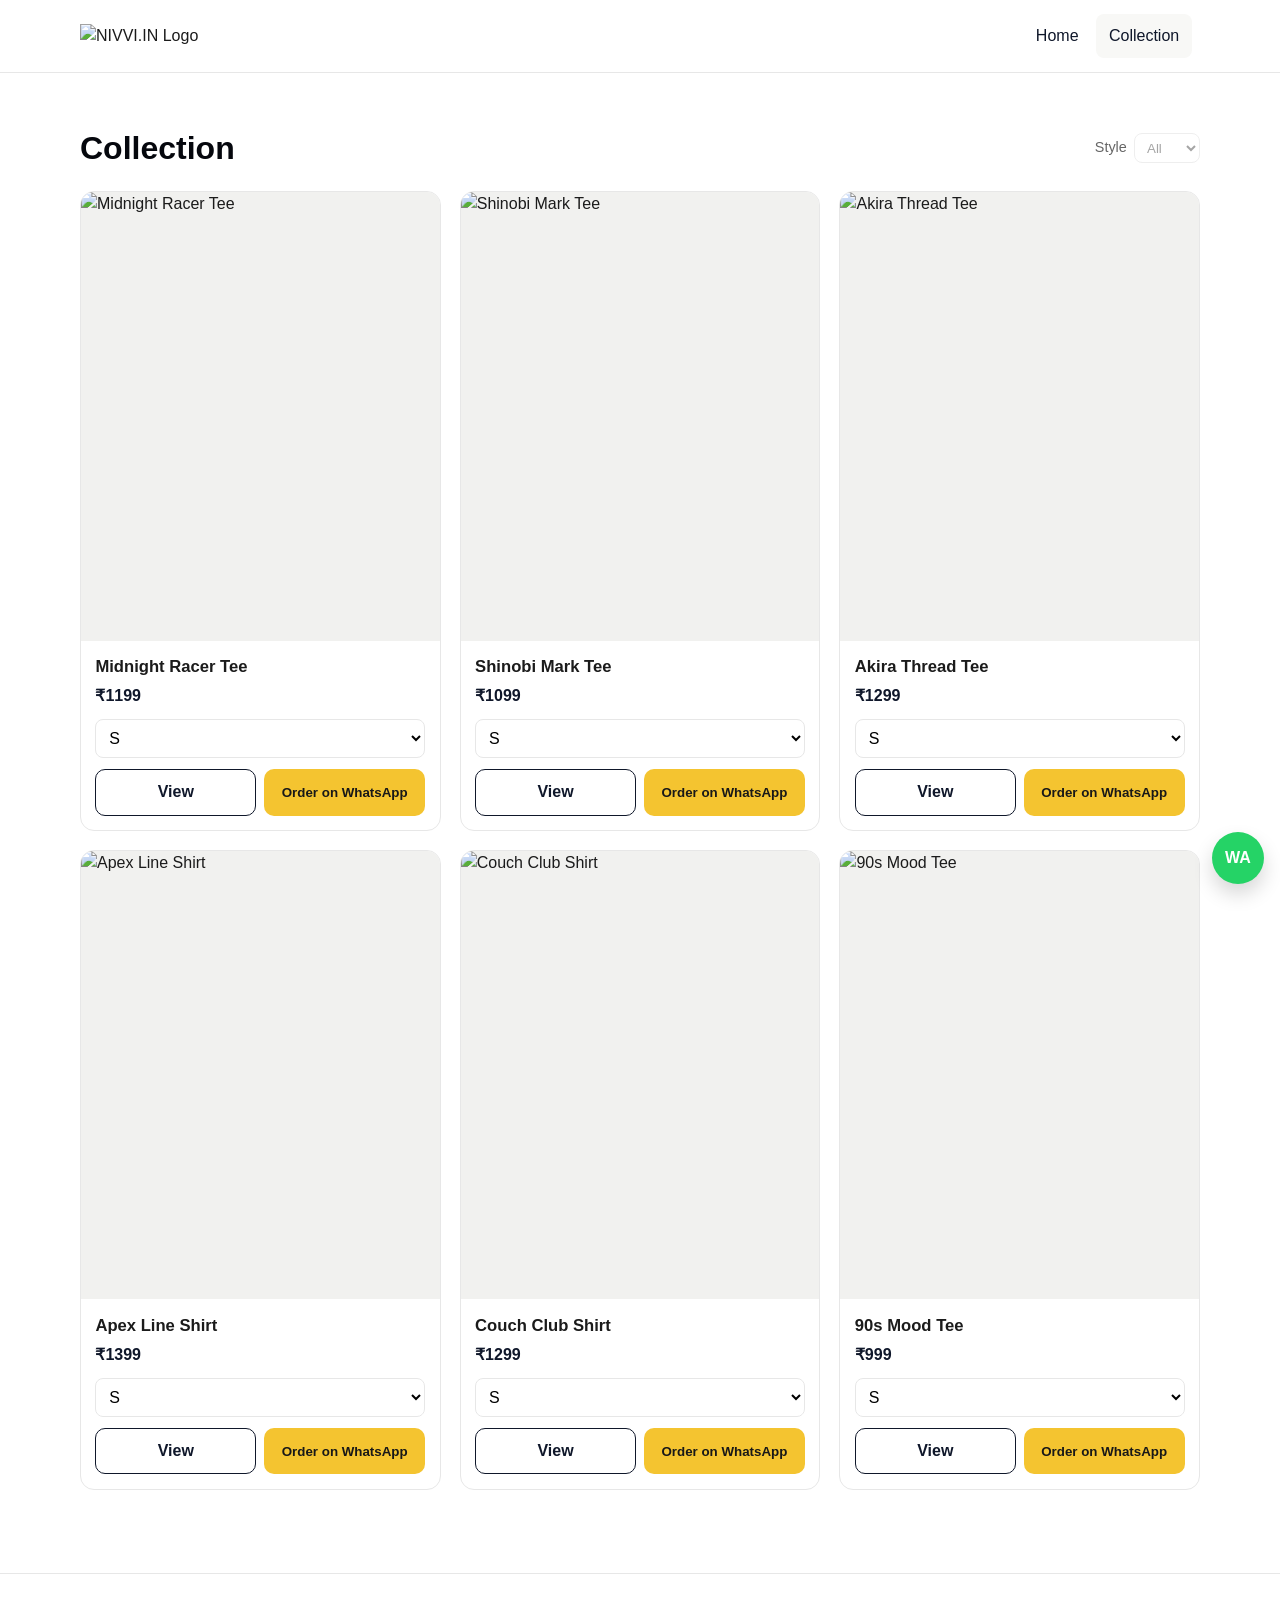
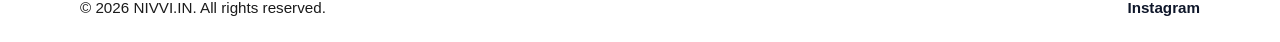
==== collection.html @ f87c1ec9 "Add files via upload" ====
<!DOCTYPE html>
<html lang="en">
<head>
  <meta charset="UTF-8" />
  <meta name="viewport" content="width=device-width, initial-scale=1.0" />
  <meta name="description" content="Explore the full NIVVI.IN collection." />
  <title>NIVVI.IN | Collection</title>
  <link rel="stylesheet" href="styles.css" />
</head>
<body data-page="collection">
  <header class="site-header">
    <nav class="navbar container" aria-label="Main Navigation">
      <a href="index.html" class="brand" aria-label="NIVVI.IN Home">
        <img src="nivvi logo.jpg" alt="NIVVI.IN Logo" class="brand-logo" />
      </a>

      <button class="nav-toggle" aria-label="Toggle menu" aria-expanded="false">
        <span></span><span></span><span></span>
      </button>

      <ul class="nav-links">
        <li><a href="index.html">Home</a></li>
        <li><a href="collection.html" class="active">Collection</a></li>
      </ul>
    </nav>
  </header>

  <main class="section">
    <div class="container">
      <div class="section-head collection-head">
        <h1>Collection</h1>
        <!-- Optional non-functional filter UI -->
        <div class="fake-filter" aria-label="Filters">
          <label for="filter-style">Style</label>
          <select id="filter-style" disabled>
            <option>All</option>
            <option>Tee</option>
            <option>Shirt</option>
          </select>
        </div>
      </div>

      <div id="product-grid-collection" class="product-grid" aria-live="polite"></div>
    </div>
  </main>

  <a
    href="https://wa.me/917016248695"
    class="floating-whatsapp"
    target="_blank"
    rel="noopener noreferrer"
    aria-label="Chat on WhatsApp"
    title="Chat on WhatsApp"
  >
    WA
  </a>

  <footer class="site-footer">
    <div class="container footer-content">
      <p>© <span id="year"></span> NIVVI.IN. All rights reserved.</p>
      <a href="https://instagram.com/" target="_blank" rel="noopener noreferrer" aria-label="Instagram">
        Instagram
      </a>
    </div>
  </footer>

  <script src="script.js"></script>
</body>
</html>
---- styles.css ----
/* =========================
   NIVVI.IN - Global Styles
   ========================= */
:root {
  --color-primary: #0f172a; /* deep navy */
  --color-dark: #05070d;
  --color-accent: #f4c430; /* yellow accent */
  --color-bg: #f8f8f6;
  --color-white: #ffffff;
  --color-text: #1b1b1b;
  --color-muted: #666;
  --border: #e7e7e7;
  --radius: 14px;
  --shadow: 0 8px 25px rgba(0, 0, 0, 0.06);
  --transition: all 0.25s ease;
}

*,
*::before,
*::after {
  box-sizing: border-box;
}

html,
body {
  margin: 0;
  padding: 0;
}

body {
  font-family: "Inter", "Segoe UI", Roboto, Arial, sans-serif;
  color: var(--color-text);
  background: var(--color-white);
  line-height: 1.5;
}

img {
  max-width: 100%;
  display: block;
}

a {
  text-decoration: none;
  color: inherit;
}

.container {
  width: min(1120px, 92%);
  margin-inline: auto;
}

.section {
  padding: 2.5rem 0;
}

/* =========================
   Navbar
   ========================= */
.site-header {
  position: sticky;
  top: 0;
  z-index: 1000;
  background: rgba(255, 255, 255, 0.95);
  border-bottom: 1px solid var(--border);
  backdrop-filter: blur(6px);
}

.navbar {
  display: flex;
  align-items: center;
  justify-content: space-between;
  min-height: 72px;
}

.brand-logo {
  width: 120px;
  height: auto;
  object-fit: contain;
}

.nav-toggle {
  display: inline-flex;
  flex-direction: column;
  gap: 4px;
  border: 0;
  background: transparent;
  cursor: pointer;
}

.nav-toggle span {
  width: 22px;
  height: 2px;
  background: var(--color-primary);
  border-radius: 2px;
}

.nav-links {
  position: absolute;
  top: 72px;
  right: 4%;
  background: var(--color-white);
  border: 1px solid var(--border);
  border-radius: 10px;
  list-style: none;
  margin: 0;
  padding: 0.5rem;
  min-width: 140px;
  display: none;
  box-shadow: var(--shadow);
}

.nav-links.open {
  display: block;
}

.nav-links li a {
  display: block;
  padding: 0.6rem 0.8rem;
  color: var(--color-primary);
  font-weight: 500;
  border-radius: 8px;
}

.nav-links li a:hover,
.nav-links li a.active {
  background: var(--color-bg);
}

/* =========================
   Hero
   ========================= */
.hero {
  background: linear-gradient(180deg, #ffffff, #fbfbf9);
}

.hero-content {
  display: grid;
  gap: 1.2rem;
  align-items: center;
}

.hero-text h1 {
  margin: 0;
  font-size: 1.9rem;
  line-height: 1.2;
  color: var(--color-dark);
}

.hero-text p {
  margin: 0.8rem 0 1.2rem;
  color: var(--color-muted);
}

.btn {
  display: inline-block;
  border: 0;
  border-radius: 999px;
  padding: 0.75rem 1.2rem;
  font-weight: 600;
  transition: var(--transition);
  cursor: pointer;
}

.btn-primary {
  background: var(--color-primary);
  color: var(--color-white);
}

.btn-primary:hover {
  transform: translateY(-1px);
  background: #1c2745;
}

.hero-logo-wrap {
  justify-self: start;
}

.hero-logo-subtle {
  width: 90px;
  opacity: 0.16;
  filter: grayscale(20%);
}

/* =========================
   Sections / Headings
   ========================= */
.section-head {
  display: flex;
  align-items: center;
  justify-content: space-between;
  gap: 1rem;
  margin-bottom: 1.2rem;
}

.section-head h1,
.section-head h2 {
  margin: 0;
  color: var(--color-dark);
}

.collection-head {
  flex-wrap: wrap;
}

.fake-filter {
  display: inline-flex;
  align-items: center;
  gap: 0.45rem;
  font-size: 0.9rem;
  color: var(--color-muted);
}

.fake-filter select {
  border: 1px solid var(--border);
  border-radius: 8px;
  padding: 0.35rem 0.5rem;
  background: var(--color-white);
}

/* =========================
   Product Grid + Cards
   ========================= */
.product-grid {
  display: grid;
  grid-template-columns: 1fr;
  gap: 1rem;
}

.product-card {
  background: var(--color-white);
  border: 1px solid var(--border);
  border-radius: var(--radius);
  overflow: hidden;
  transition: var(--transition);
}

.product-card:hover {
  transform: translateY(-4px);
  box-shadow: var(--shadow);
}

.product-image-wrap {
  aspect-ratio: 4 / 5;
  background: #f1f1ef;
  overflow: hidden;
}

.product-image {
  width: 100%;
  height: 100%;
  object-fit: cover;
}

.product-body {
  padding: 0.9rem;
}

.product-name {
  margin: 0 0 0.25rem;
  font-size: 1.04rem;
}

.product-price {
  margin: 0 0 0.7rem;
  color: var(--color-primary);
  font-weight: 700;
}

.select-row {
  display: flex;
  align-items: center;
  gap: 0.5rem;
  margin-bottom: 0.7rem;
}

.size-select {
  width: 100%;
  border: 1px solid var(--border);
  border-radius: 8px;
  padding: 0.55rem;
  font: inherit;
  background: var(--color-white);
}

.card-actions {
  display: grid;
  grid-template-columns: 1fr;
  gap: 0.5rem;
}

.btn-outline {
  border: 1px solid var(--color-primary);
  background: transparent;
  color: var(--color-primary);
  text-align: center;
  padding: 0.65rem 0.9rem;
  border-radius: 10px;
  font-weight: 600;
}

.btn-outline:hover {
  background: #eef2ff;
}

.btn-whatsapp {
  background: var(--color-accent);
  color: #181818;
  text-align: center;
  font-weight: 700;
  padding: 0.7rem 0.9rem;
  border-radius: 10px;
  border: none;
}

.btn-whatsapp:hover {
  filter: brightness(0.96);
}

/* =========================
   Product Detail Page
   ========================= */
.product-detail {
  display: grid;
  grid-template-columns: 1fr;
  gap: 1rem;
  background: var(--color-white);
  border: 1px solid var(--border);
  border-radius: var(--radius);
  padding: 1rem;
}

.product-detail-image-wrap {
  background: #f3f3f0;
  border-radius: 12px;
  overflow: hidden;
  aspect-ratio: 4 / 5;
}

.product-detail-image {
  width: 100%;
  height: 100%;
  object-fit: cover;
}

.product-detail h1 {
  margin: 0;
  font-size: 1.5rem;
}

.product-detail-price {
  color: var(--color-primary);
  font-size: 1.1rem;
  font-weight: 700;
  margin: 0.3rem 0 0.6rem;
}

.product-detail p {
  color: var(--color-muted);
}

/* =========================
   Footer + Floating WhatsApp
   ========================= */
.site-footer {
  border-top: 1px solid var(--border);
  margin-top: 2rem;
  background: #fff;
}

.footer-content {
  min-height: 68px;
  display: flex;
  align-items: center;
  justify-content: space-between;
  gap: 1rem;
  font-size: 0.95rem;
}

.footer-content a {
  color: var(--color-primary);
  font-weight: 600;
}

.floating-whatsapp {
  position: fixed;
  right: 16px;
  bottom: 16px;
  width: 52px;
  height: 52px;
  border-radius: 50%;
  display: grid;
  place-items: center;
  font-weight: 800;
  background: #25d366;
  color: white;
  box-shadow: 0 10px 20px rgba(0, 0, 0, 0.16);
  z-index: 1001;
}

/* =========================
   Desktop
   ========================= */
@media (min-width: 700px) {
  .nav-toggle {
    display: none;
  }

  .nav-links {
    position: static;
    display: flex !important;
    align-items: center;
    gap: 0.3rem;
    border: 0;
    box-shadow: none;
    min-width: auto;
    background: transparent;
  }

  .hero-content {
    grid-template-columns: 1.1fr 0.9fr;
    min-height: 55vh;
  }

  .hero-text h1 {
    font-size: 2.7rem;
  }

  .hero-logo-wrap {
    justify-self: end;
  }

  .hero-logo-subtle {
    width: 200px;
  }

  .product-grid {
    grid-template-columns: repeat(2, 1fr);
  }

  .card-actions {
    grid-template-columns: 1fr 1fr;
  }

  .product-detail {
    grid-template-columns: 1fr 1fr;
    padding: 1.2rem;
  }
}

@media (min-width: 1024px) {
  .product-grid {
    grid-template-columns: repeat(3, 1fr);
    gap: 1.2rem;
  }

  .section {
    padding: 3.2rem 0;
  }
}
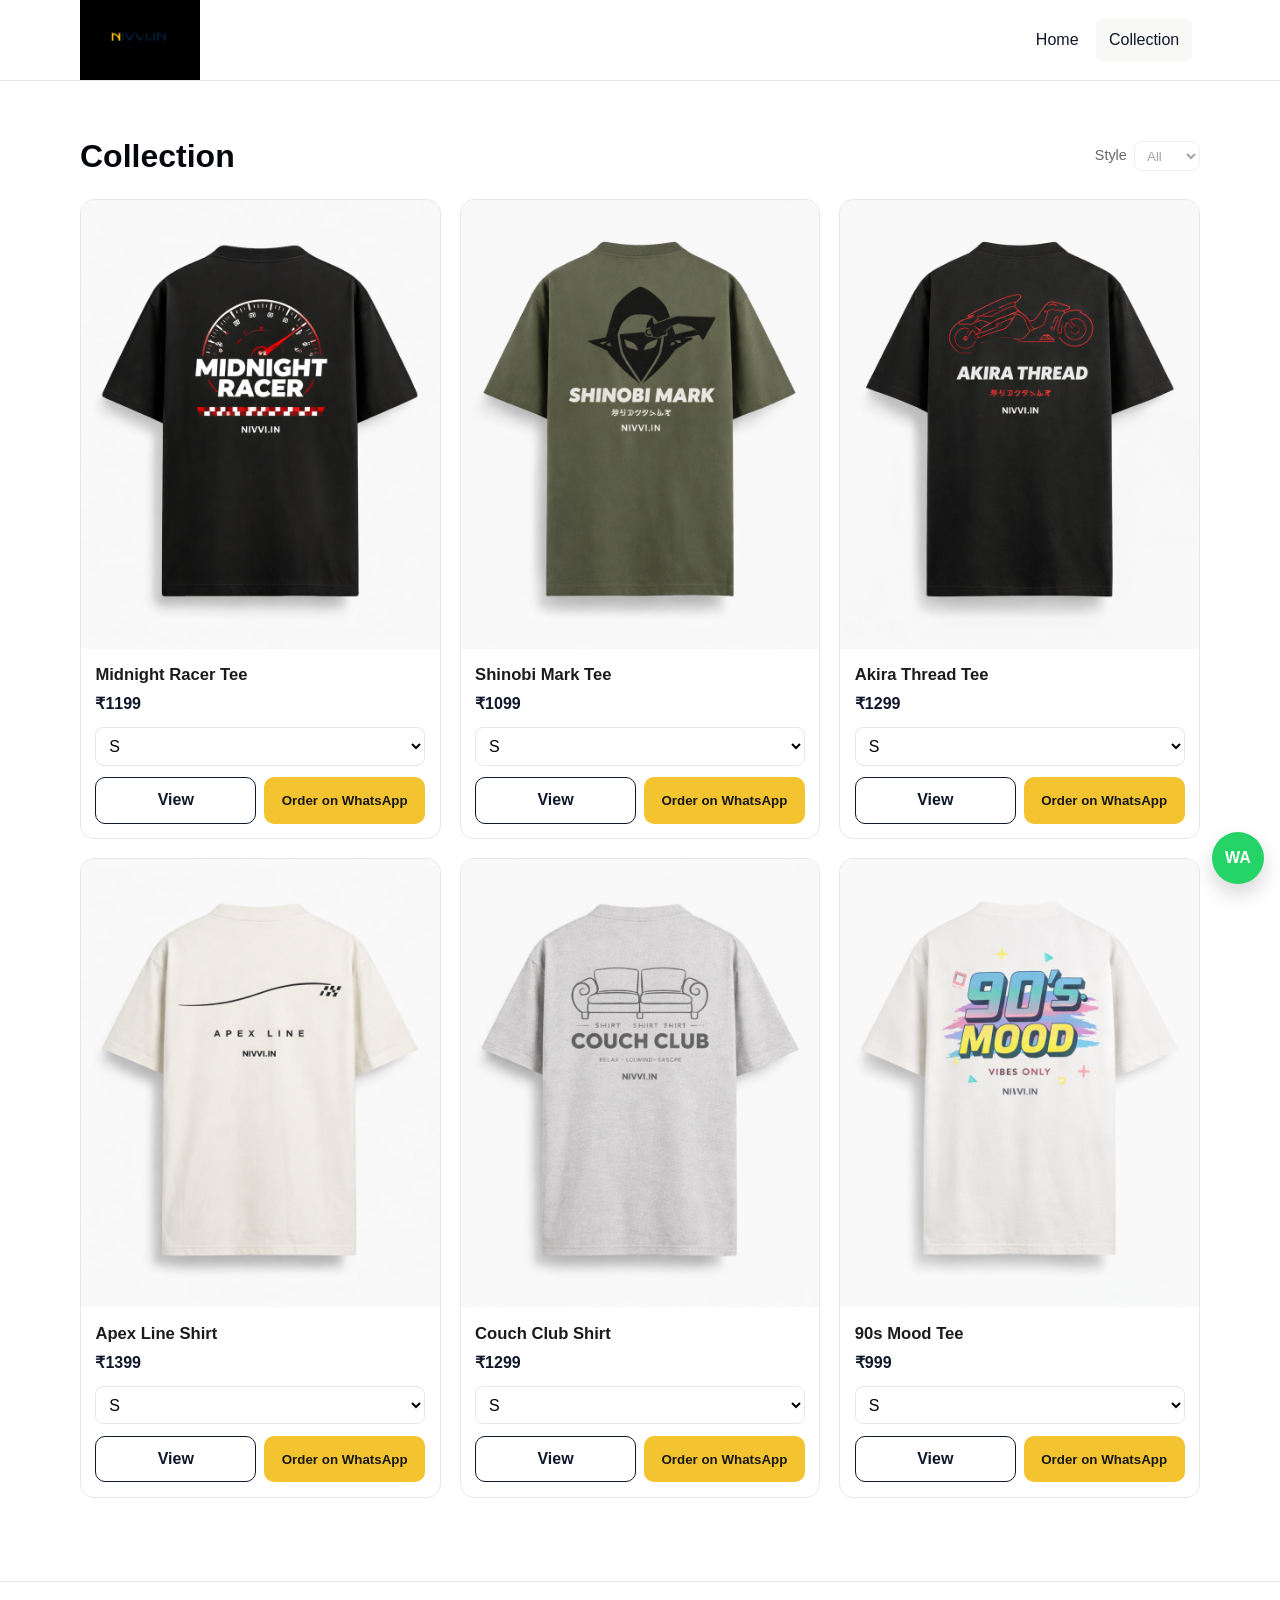
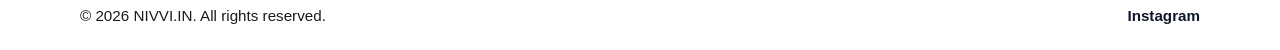
==== commit e4afaf4f: "Fix image paths: add images/ prefix to all image references Agent-Logs-Url: https://github.com/Aagam" ====
--- a/collection.html
+++ b/collection.html
@@ -11,7 +11,7 @@
   <header class="site-header">
     <nav class="navbar container" aria-label="Main Navigation">
       <a href="index.html" class="brand" aria-label="NIVVI.IN Home">
-        <img src="nivvi logo.jpg" alt="NIVVI.IN Logo" class="brand-logo" />
+        <img src="images/nivvi logo.jpg" alt="NIVVI.IN Logo" class="brand-logo" />
       </a>
 
       <button class="nav-toggle" aria-label="Toggle menu" aria-expanded="false">
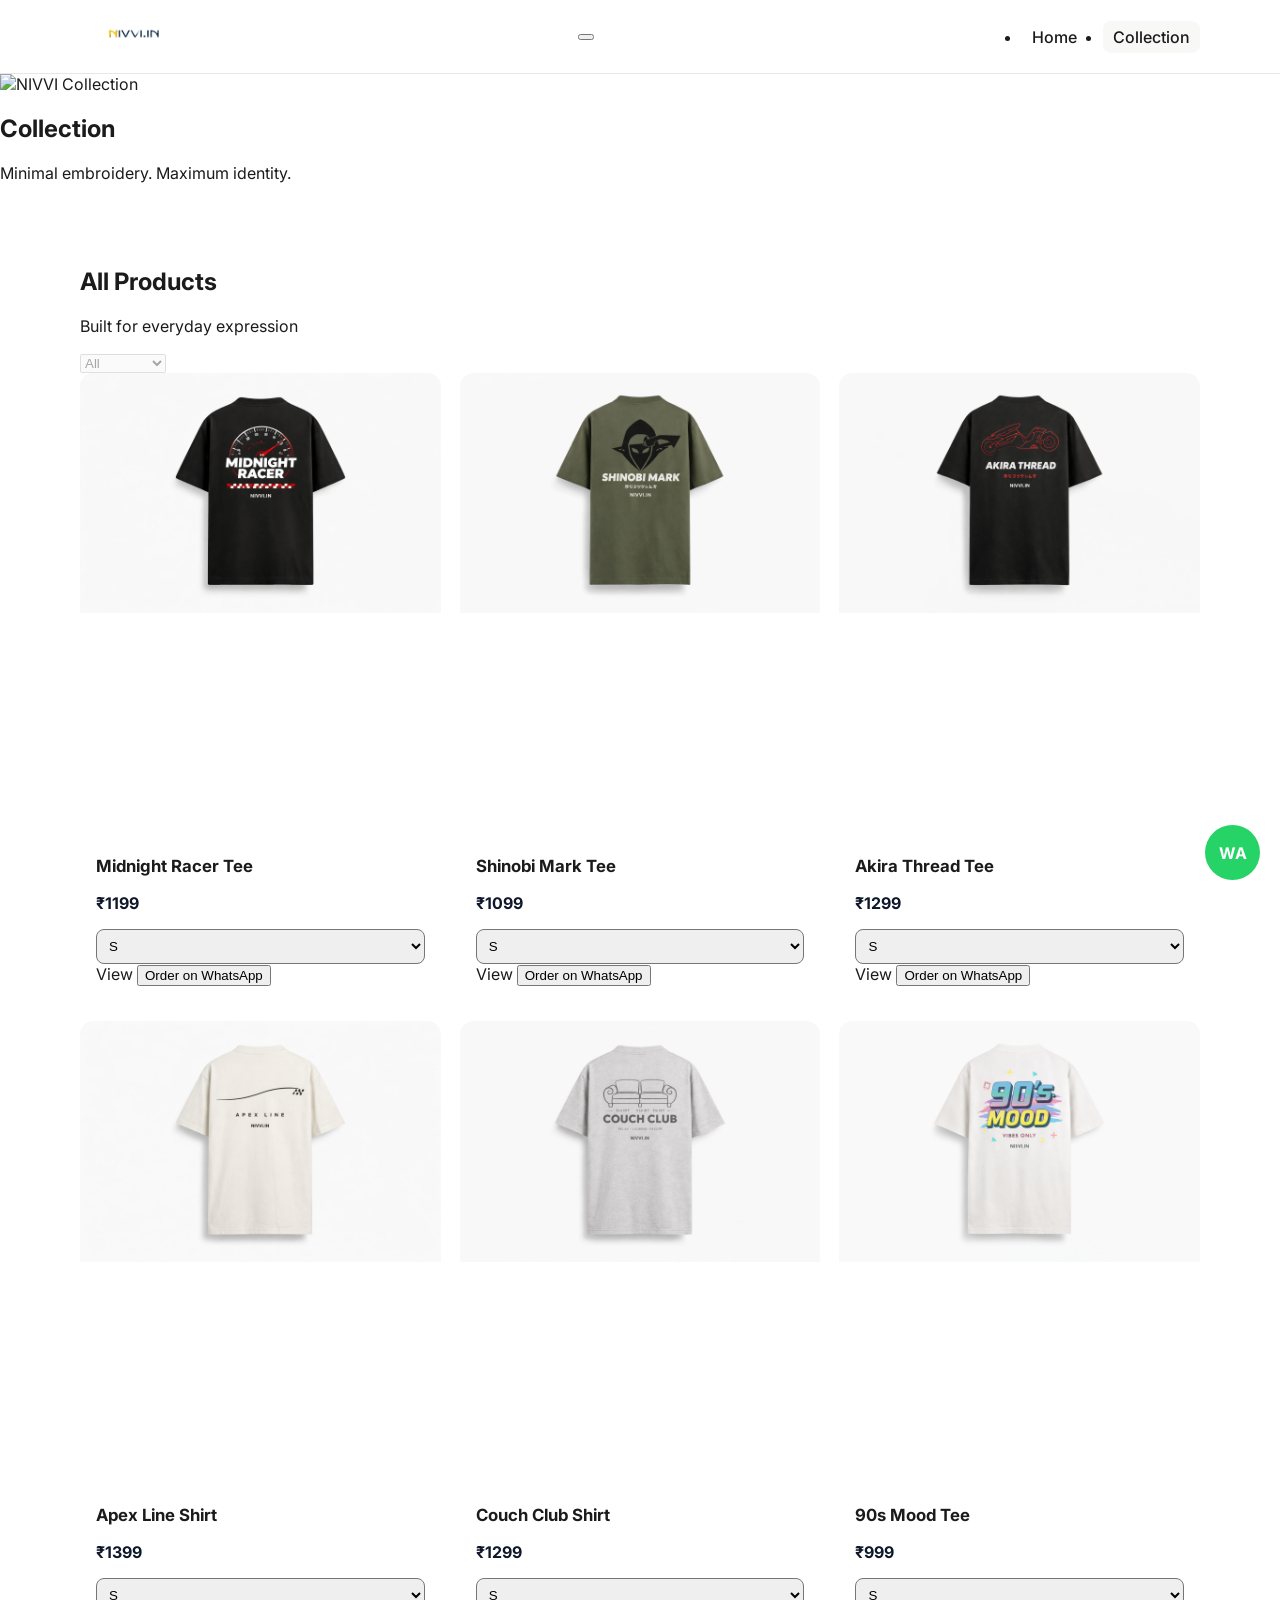
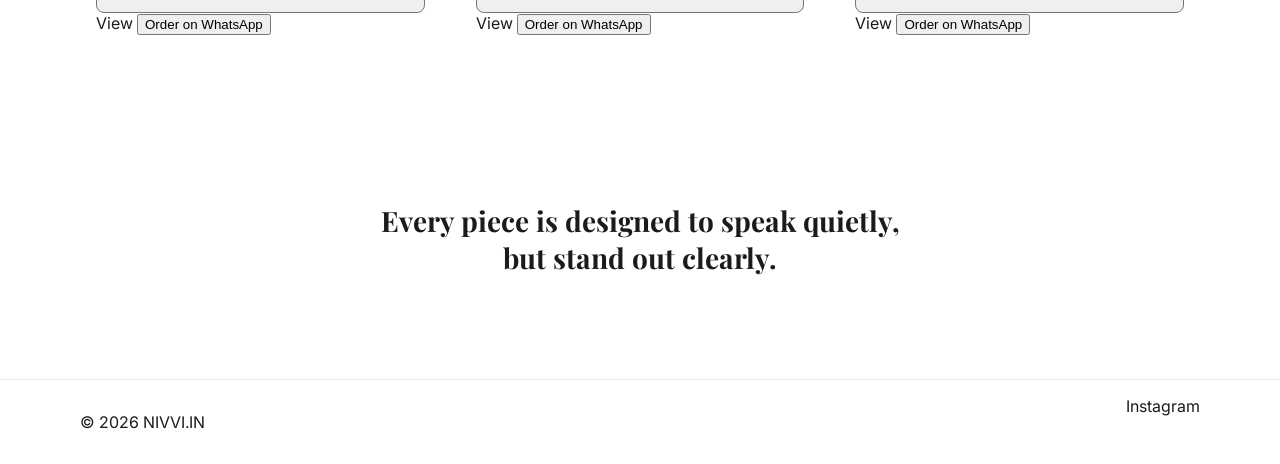
==== commit 6a1b2752: "Refactor collection.html layout and content" ====
--- a/collection.html
+++ b/collection.html
@@ -5,16 +5,23 @@
   <meta name="viewport" content="width=device-width, initial-scale=1.0" />
   <meta name="description" content="Explore the full NIVVI.IN collection." />
   <title>NIVVI.IN | Collection</title>
+
+  <!-- Premium Fonts -->
+  <link href="https://fonts.googleapis.com/css2?family=Playfair+Display:wght@600&family=Inter:wght@300;400;600&display=swap" rel="stylesheet">
+
   <link rel="stylesheet" href="styles.css" />
 </head>
+
 <body data-page="collection">
+
+  <!-- NAVBAR -->
   <header class="site-header">
-    <nav class="navbar container" aria-label="Main Navigation">
-      <a href="index.html" class="brand" aria-label="NIVVI.IN Home">
-        <img src="images/nivvi logo.jpg" alt="NIVVI.IN Logo" class="brand-logo" />
+    <nav class="navbar container">
+      <a href="index.html" class="brand">
+        <img src="nivvi logo.jpg" alt="NIVVI.IN Logo" class="brand-logo" />
       </a>
 
-      <button class="nav-toggle" aria-label="Toggle menu" aria-expanded="false">
+      <button class="nav-toggle">
         <span></span><span></span><span></span>
       </button>
 
@@ -25,45 +32,73 @@
     </nav>
   </header>
 
-  <main class="section">
-    <div class="container">
-      <div class="section-head collection-head">
+  <main>
+
+    <!-- COLLECTION HERO (NEW - THIS MATTERS) -->
+    <section class="collection-hero">
+      <img src="poster 2.jpg" alt="NIVVI Collection">
+      <div class="collection-hero-overlay">
         <h1>Collection</h1>
-        <!-- Optional non-functional filter UI -->
-        <div class="fake-filter" aria-label="Filters">
-          <label for="filter-style">Style</label>
-          <select id="filter-style" disabled>
-            <option>All</option>
-            <option>Tee</option>
-            <option>Shirt</option>
-          </select>
+        <p>Minimal embroidery. Maximum identity.</p>
+      </div>
+    </section>
+
+    <!-- PRODUCT GRID -->
+    <section class="section">
+      <div class="container">
+
+        <div class="section-head collection-head">
+          <div>
+            <h2>All Products</h2>
+            <p class="section-sub">Built for everyday expression</p>
+          </div>
+
+          <!-- Clean filter UI -->
+          <div class="fake-filter">
+            <select disabled>
+              <option>All</option>
+              <option>Motorsport</option>
+              <option>Anime</option>
+              <option>Lifestyle</option>
+            </select>
+          </div>
         </div>
+
+        <div id="product-grid-collection" class="product-grid"></div>
+
       </div>
+    </section>
 
-      <div id="product-grid-collection" class="product-grid" aria-live="polite"></div>
-    </div>
+    <!-- MINI BRAND STATEMENT -->
+    <section class="brand-block">
+      <div class="container">
+        <h2>
+          Every piece is designed to speak quietly,<br>
+          but stand out clearly.
+        </h2>
+      </div>
+    </section>
+
   </main>
 
+  <!-- WHATSAPP -->
   <a
     href="https://wa.me/917016248695"
     class="floating-whatsapp"
     target="_blank"
-    rel="noopener noreferrer"
-    aria-label="Chat on WhatsApp"
-    title="Chat on WhatsApp"
   >
     WA
   </a>
 
+  <!-- FOOTER -->
   <footer class="site-footer">
     <div class="container footer-content">
-      <p>© <span id="year"></span> NIVVI.IN. All rights reserved.</p>
-      <a href="https://instagram.com/" target="_blank" rel="noopener noreferrer" aria-label="Instagram">
-        Instagram
-      </a>
+      <p>© <span id="year"></span> NIVVI.IN</p>
+      <a href="https://instagram.com/" target="_blank">Instagram</a>
     </div>
   </footer>
 
   <script src="script.js"></script>
+
 </body>
-</html>+</html>
--- a/styles.css
+++ b/styles.css
@@ -1,19 +1,25 @@
 /* =========================
-   NIVVI.IN - Global Styles
-   ========================= */
+   NIVVI.IN - LUXURY UI STYLES
+   ========================= */
+
 :root {
-  --color-primary: #0f172a; /* deep navy */
+  --color-primary: #0f172a;
   --color-dark: #05070d;
-  --color-accent: #f4c430; /* yellow accent */
+  --color-accent: #f4c430;
   --color-bg: #f8f8f6;
   --color-white: #ffffff;
   --color-text: #1b1b1b;
   --color-muted: #666;
   --border: #e7e7e7;
+
   --radius: 14px;
-  --shadow: 0 8px 25px rgba(0, 0, 0, 0.06);
-  --transition: all 0.25s ease;
-}
+  --shadow: 0 10px 30px rgba(0, 0, 0, 0.08);
+  --transition: all 0.3s ease;
+}
+
+/* =========================
+   RESET
+   ========================= */
 
 *,
 *::before,
@@ -21,21 +27,15 @@
   box-sizing: border-box;
 }
 
-html,
 body {
   margin: 0;
-  padding: 0;
-}
-
-body {
-  font-family: "Inter", "Segoe UI", Roboto, Arial, sans-serif;
+  font-family: "Inter", sans-serif;
   color: var(--color-text);
   background: var(--color-white);
-  line-height: 1.5;
 }
 
 img {
-  max-width: 100%;
+  width: 100%;
   display: block;
 }
 
@@ -46,414 +46,311 @@
 
 .container {
   width: min(1120px, 92%);
-  margin-inline: auto;
+  margin: auto;
 }
 
 .section {
-  padding: 2.5rem 0;
-}
-
-/* =========================
-   Navbar
-   ========================= */
+  padding: 3rem 0;
+}
+
+/* =========================
+   NAVBAR
+   ========================= */
+
 .site-header {
   position: sticky;
   top: 0;
   z-index: 1000;
-  background: rgba(255, 255, 255, 0.95);
+  background: rgba(255,255,255,0.85);
+  backdrop-filter: blur(10px);
   border-bottom: 1px solid var(--border);
-  backdrop-filter: blur(6px);
 }
 
 .navbar {
   display: flex;
+  justify-content: space-between;
   align-items: center;
-  justify-content: space-between;
-  min-height: 72px;
+  min-height: 70px;
 }
 
 .brand-logo {
-  width: 120px;
-  height: auto;
-  object-fit: contain;
-}
-
-.nav-toggle {
-  display: inline-flex;
-  flex-direction: column;
-  gap: 4px;
-  border: 0;
-  background: transparent;
-  cursor: pointer;
-}
-
-.nav-toggle span {
-  width: 22px;
-  height: 2px;
-  background: var(--color-primary);
-  border-radius: 2px;
+  width: 110px;
 }
 
 .nav-links {
-  position: absolute;
-  top: 72px;
-  right: 4%;
-  background: var(--color-white);
-  border: 1px solid var(--border);
-  border-radius: 10px;
-  list-style: none;
-  margin: 0;
-  padding: 0.5rem;
-  min-width: 140px;
-  display: none;
-  box-shadow: var(--shadow);
-}
-
-.nav-links.open {
-  display: block;
-}
-
-.nav-links li a {
-  display: block;
-  padding: 0.6rem 0.8rem;
-  color: var(--color-primary);
+  display: flex;
+  gap: 1rem;
+}
+
+.nav-links a {
   font-weight: 500;
+  padding: 6px 10px;
   border-radius: 8px;
 }
 
-.nav-links li a:hover,
-.nav-links li a.active {
+.nav-links a:hover,
+.nav-links a.active {
   background: var(--color-bg);
 }
 
 /* =========================
-   Hero
-   ========================= */
+   HERO SLIDER
+   ========================= */
+
 .hero {
-  background: linear-gradient(180deg, #ffffff, #fbfbf9);
-}
-
-.hero-content {
+  position: relative;
+  height: 90vh;
+  overflow: hidden;
+}
+
+.hero-slider {
+  height: 100%;
+}
+
+.slide {
+  position: absolute;
+  inset: 0;
+  object-fit: cover;
+  opacity: 0;
+  transition: opacity 1s ease;
+}
+
+.slide.active {
+  opacity: 1;
+}
+
+/* Dark gradient overlay */
+.hero::after {
+  content: "";
+  position: absolute;
+  inset: 0;
+  background: linear-gradient(to right, rgba(0,0,0,0.5), transparent);
+  z-index: 1;
+}
+
+.hero-overlay {
+  position: absolute;
+  top: 50%;
+  left: 8%;
+  transform: translateY(-50%);
+  z-index: 2;
+  color: white;
+}
+
+.hero-overlay h1 {
+  font-family: "Playfair Display", serif;
+  font-size: 2.8rem;
+}
+
+.hero-overlay p {
+  color: #ddd;
+}
+
+.slider-dots {
+  position: absolute;
+  bottom: 20px;
+  left: 50%;
+  transform: translateX(-50%);
+  display: flex;
+  gap: 8px;
+  z-index: 2;
+}
+
+.dot {
+  width: 8px;
+  height: 8px;
+  background: rgba(255,255,255,0.5);
+  border-radius: 50%;
+}
+
+.dot.active {
+  background: white;
+}
+
+/* =========================
+   COLLECTION SPLIT
+   ========================= */
+
+.collection-split {
+  display: grid;
+}
+
+.split-item {
+  position: relative;
+  height: 50vh;
+  overflow: hidden;
+}
+
+.split-item img {
+  height: 100%;
+  object-fit: cover;
+  transition: 0.6s;
+}
+
+.split-item:hover img {
+  transform: scale(1.05);
+}
+
+.split-overlay {
+  position: absolute;
+  bottom: 30px;
+  left: 30px;
+  color: white;
+}
+
+.split-overlay h2 {
+  font-size: 26px;
+}
+
+/* =========================
+   PRODUCTS
+   ========================= */
+
+.product-grid {
   display: grid;
   gap: 1.2rem;
-  align-items: center;
-}
-
-.hero-text h1 {
-  margin: 0;
-  font-size: 1.9rem;
-  line-height: 1.2;
-  color: var(--color-dark);
-}
-
-.hero-text p {
-  margin: 0.8rem 0 1.2rem;
-  color: var(--color-muted);
+}
+
+.product-card {
+  border-radius: var(--radius);
+  overflow: hidden;
+  background: white;
+  position: relative;
+  transition: var(--transition);
+}
+
+.product-card:hover {
+  transform: translateY(-6px);
+  box-shadow: var(--shadow);
+}
+
+.product-image-wrap {
+  aspect-ratio: 4/5;
+  overflow: hidden;
+}
+
+.product-image {
+  object-fit: cover;
+  transition: transform 0.5s ease;
+}
+
+.product-card:hover .product-image {
+  transform: scale(1.08);
+}
+
+.product-body {
+  padding: 1rem;
+}
+
+.product-name {
+  font-size: 1.05rem;
+}
+
+.product-price {
+  font-weight: 700;
+  color: var(--color-primary);
+}
+
+.size-select {
+  width: 100%;
+  padding: 0.5rem;
+  border-radius: 8px;
 }
 
 .btn {
   display: inline-block;
-  border: 0;
-  border-radius: 999px;
-  padding: 0.75rem 1.2rem;
-  font-weight: 600;
-  transition: var(--transition);
-  cursor: pointer;
+  border-radius: 40px;
+  padding: 10px 20px;
 }
 
 .btn-primary {
   background: var(--color-primary);
-  color: var(--color-white);
+  color: white;
 }
 
 .btn-primary:hover {
-  transform: translateY(-1px);
-  background: #1c2745;
-}
-
-.hero-logo-wrap {
-  justify-self: start;
-}
-
-.hero-logo-subtle {
-  width: 90px;
-  opacity: 0.16;
-  filter: grayscale(20%);
-}
-
-/* =========================
-   Sections / Headings
-   ========================= */
-.section-head {
-  display: flex;
-  align-items: center;
-  justify-content: space-between;
-  gap: 1rem;
-  margin-bottom: 1.2rem;
-}
-
-.section-head h1,
-.section-head h2 {
-  margin: 0;
-  color: var(--color-dark);
-}
-
-.collection-head {
-  flex-wrap: wrap;
-}
-
-.fake-filter {
-  display: inline-flex;
-  align-items: center;
-  gap: 0.45rem;
-  font-size: 0.9rem;
-  color: var(--color-muted);
-}
-
-.fake-filter select {
-  border: 1px solid var(--border);
-  border-radius: 8px;
-  padding: 0.35rem 0.5rem;
-  background: var(--color-white);
-}
-
-/* =========================
-   Product Grid + Cards
-   ========================= */
-.product-grid {
-  display: grid;
-  grid-template-columns: 1fr;
-  gap: 1rem;
-}
-
-.product-card {
-  background: var(--color-white);
-  border: 1px solid var(--border);
-  border-radius: var(--radius);
-  overflow: hidden;
-  transition: var(--transition);
-}
-
-.product-card:hover {
-  transform: translateY(-4px);
-  box-shadow: var(--shadow);
-}
-
-.product-image-wrap {
-  aspect-ratio: 4 / 5;
-  background: #f1f1ef;
-  overflow: hidden;
-}
-
-.product-image {
-  width: 100%;
+  transform: translateY(-2px);
+}
+
+/* =========================
+   BRAND BLOCK
+   ========================= */
+
+.brand-block {
+  text-align: center;
+  padding: 80px 0;
+}
+
+.brand-block h2 {
+  font-family: "Playfair Display", serif;
+  font-size: 28px;
+}
+
+/* =========================
+   CTA BANNER
+   ========================= */
+
+.cta-banner {
+  position: relative;
+  height: 60vh;
+}
+
+.cta-banner img {
   height: 100%;
   object-fit: cover;
 }
 
-.product-body {
-  padding: 0.9rem;
-}
-
-.product-name {
-  margin: 0 0 0.25rem;
-  font-size: 1.04rem;
-}
-
-.product-price {
-  margin: 0 0 0.7rem;
-  color: var(--color-primary);
-  font-weight: 700;
-}
-
-.select-row {
-  display: flex;
-  align-items: center;
-  gap: 0.5rem;
-  margin-bottom: 0.7rem;
-}
-
-.size-select {
-  width: 100%;
-  border: 1px solid var(--border);
-  border-radius: 8px;
-  padding: 0.55rem;
-  font: inherit;
-  background: var(--color-white);
-}
-
-.card-actions {
-  display: grid;
-  grid-template-columns: 1fr;
-  gap: 0.5rem;
-}
-
-.btn-outline {
-  border: 1px solid var(--color-primary);
-  background: transparent;
-  color: var(--color-primary);
-  text-align: center;
-  padding: 0.65rem 0.9rem;
-  border-radius: 10px;
-  font-weight: 600;
-}
-
-.btn-outline:hover {
-  background: #eef2ff;
-}
-
-.btn-whatsapp {
-  background: var(--color-accent);
-  color: #181818;
-  text-align: center;
-  font-weight: 700;
-  padding: 0.7rem 0.9rem;
-  border-radius: 10px;
-  border: none;
-}
-
-.btn-whatsapp:hover {
-  filter: brightness(0.96);
-}
-
-/* =========================
-   Product Detail Page
-   ========================= */
-.product-detail {
-  display: grid;
-  grid-template-columns: 1fr;
-  gap: 1rem;
-  background: var(--color-white);
-  border: 1px solid var(--border);
-  border-radius: var(--radius);
-  padding: 1rem;
-}
-
-.product-detail-image-wrap {
-  background: #f3f3f0;
-  border-radius: 12px;
-  overflow: hidden;
-  aspect-ratio: 4 / 5;
-}
-
-.product-detail-image {
-  width: 100%;
-  height: 100%;
-  object-fit: cover;
-}
-
-.product-detail h1 {
-  margin: 0;
-  font-size: 1.5rem;
-}
-
-.product-detail-price {
-  color: var(--color-primary);
-  font-size: 1.1rem;
-  font-weight: 700;
-  margin: 0.3rem 0 0.6rem;
-}
-
-.product-detail p {
-  color: var(--color-muted);
-}
-
-/* =========================
-   Footer + Floating WhatsApp
-   ========================= */
+.cta-overlay {
+  position: absolute;
+  bottom: 40px;
+  left: 40px;
+  color: white;
+}
+
+/* =========================
+   FOOTER + WHATSAPP
+   ========================= */
+
 .site-footer {
   border-top: 1px solid var(--border);
-  margin-top: 2rem;
-  background: #fff;
+  padding: 1rem 0;
 }
 
 .footer-content {
-  min-height: 68px;
   display: flex;
-  align-items: center;
   justify-content: space-between;
-  gap: 1rem;
-  font-size: 0.95rem;
-}
-
-.footer-content a {
-  color: var(--color-primary);
-  font-weight: 600;
 }
 
 .floating-whatsapp {
   position: fixed;
-  right: 16px;
-  bottom: 16px;
-  width: 52px;
-  height: 52px;
+  right: 20px;
+  bottom: 20px;
+  background: #25d366;
+  width: 55px;
+  height: 55px;
   border-radius: 50%;
   display: grid;
   place-items: center;
-  font-weight: 800;
-  background: #25d366;
-  color: white;
-  box-shadow: 0 10px 20px rgba(0, 0, 0, 0.16);
-  z-index: 1001;
-}
-
-/* =========================
-   Desktop
-   ========================= */
-@media (min-width: 700px) {
-  .nav-toggle {
-    display: none;
-  }
-
-  .nav-links {
-    position: static;
-    display: flex !important;
-    align-items: center;
-    gap: 0.3rem;
-    border: 0;
-    box-shadow: none;
-    min-width: auto;
-    background: transparent;
-  }
-
-  .hero-content {
-    grid-template-columns: 1.1fr 0.9fr;
-    min-height: 55vh;
-  }
-
-  .hero-text h1 {
-    font-size: 2.7rem;
-  }
-
-  .hero-logo-wrap {
-    justify-self: end;
-  }
-
-  .hero-logo-subtle {
-    width: 200px;
+  color: white;
+  font-weight: bold;
+}
+
+/* =========================
+   RESPONSIVE
+   ========================= */
+
+@media (min-width: 768px) {
+  .collection-split {
+    grid-template-columns: 1fr 1fr;
   }
 
   .product-grid {
     grid-template-columns: repeat(2, 1fr);
   }
-
-  .card-actions {
-    grid-template-columns: 1fr 1fr;
-  }
-
-  .product-detail {
-    grid-template-columns: 1fr 1fr;
-    padding: 1.2rem;
-  }
 }
 
 @media (min-width: 1024px) {
   .product-grid {
     grid-template-columns: repeat(3, 1fr);
-    gap: 1.2rem;
   }
-
-  .section {
-    padding: 3.2rem 0;
-  }
-}+}
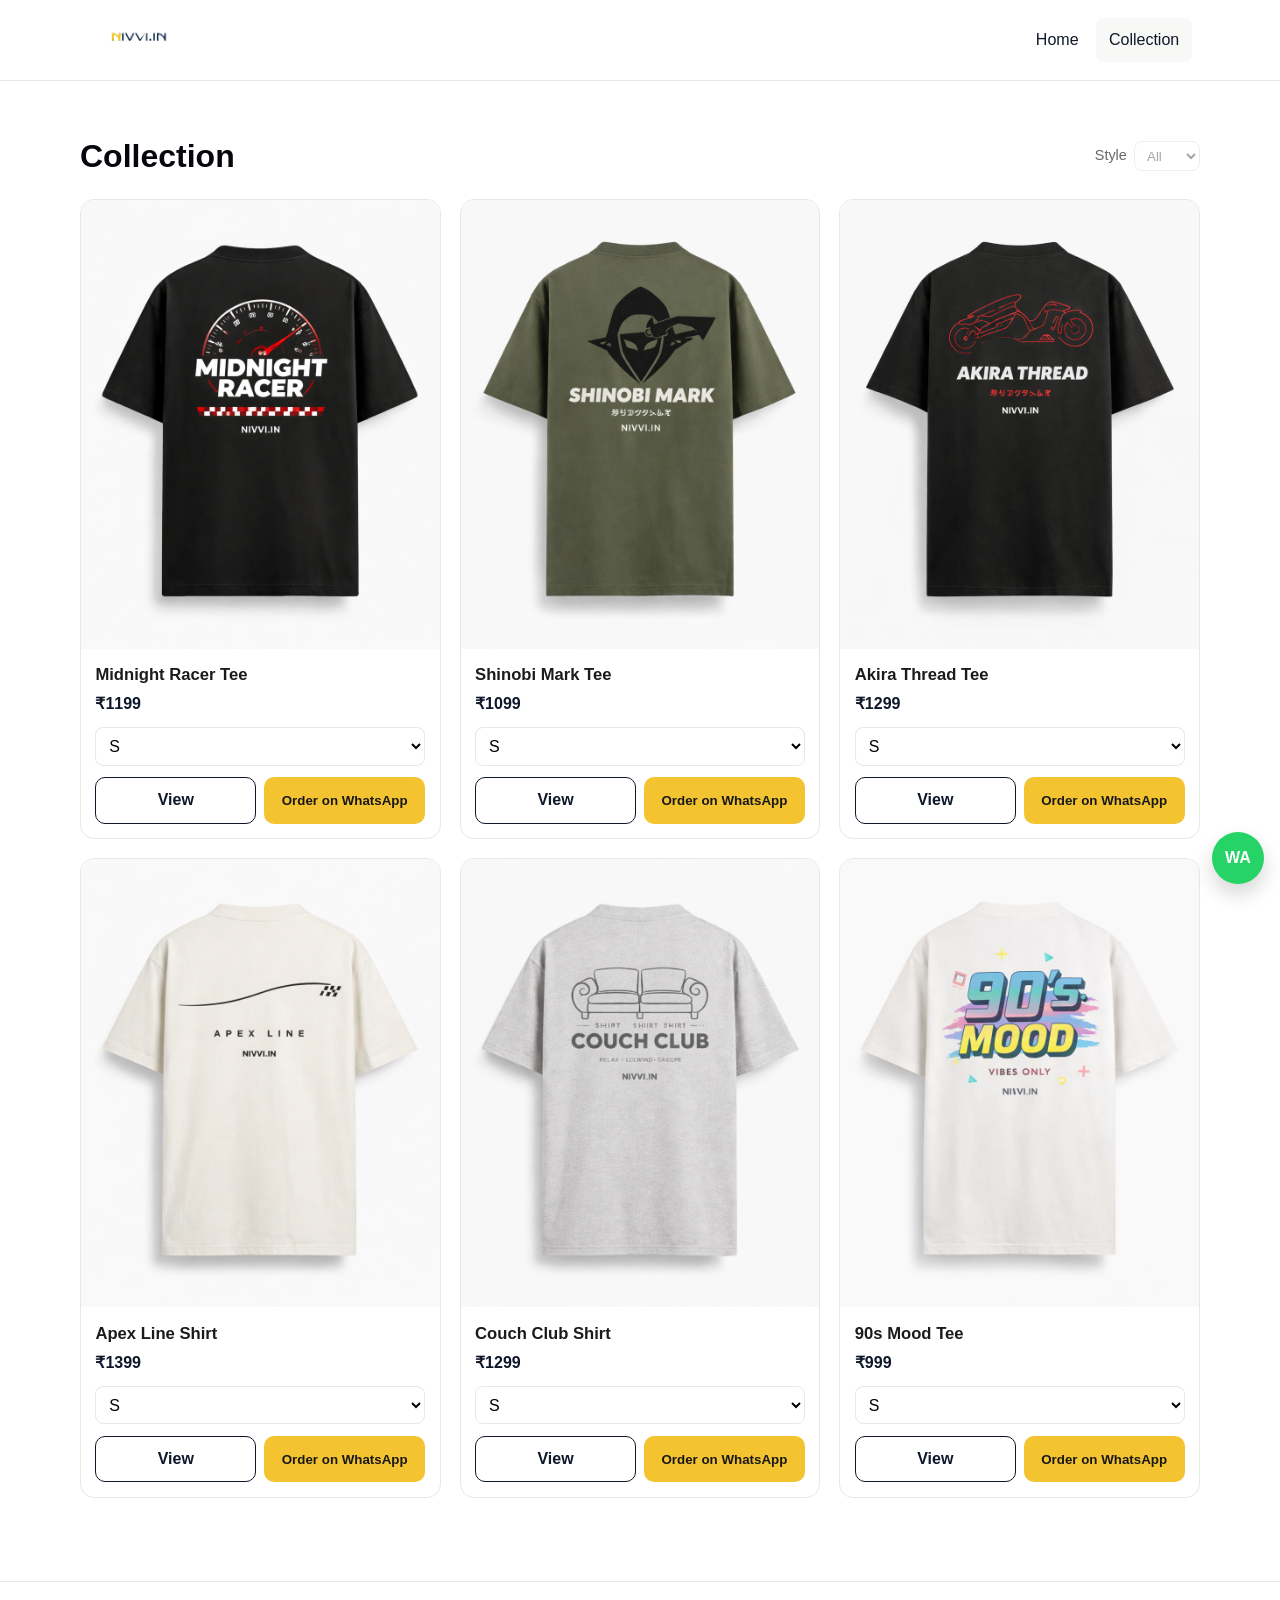
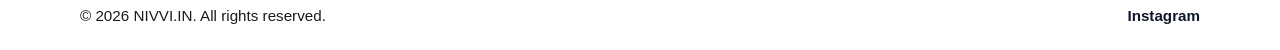
==== commit 839f9097: "Add files via upload" ====
--- a/collection.html
+++ b/collection.html
@@ -5,23 +5,16 @@
   <meta name="viewport" content="width=device-width, initial-scale=1.0" />
   <meta name="description" content="Explore the full NIVVI.IN collection." />
   <title>NIVVI.IN | Collection</title>
-
-  <!-- Premium Fonts -->
-  <link href="https://fonts.googleapis.com/css2?family=Playfair+Display:wght@600&family=Inter:wght@300;400;600&display=swap" rel="stylesheet">
-
   <link rel="stylesheet" href="styles.css" />
 </head>
-
 <body data-page="collection">
-
-  <!-- NAVBAR -->
   <header class="site-header">
-    <nav class="navbar container">
-      <a href="index.html" class="brand">
+    <nav class="navbar container" aria-label="Main Navigation">
+      <a href="index.html" class="brand" aria-label="NIVVI.IN Home">
         <img src="nivvi logo.jpg" alt="NIVVI.IN Logo" class="brand-logo" />
       </a>
 
-      <button class="nav-toggle">
+      <button class="nav-toggle" aria-label="Toggle menu" aria-expanded="false">
         <span></span><span></span><span></span>
       </button>
 
@@ -32,73 +25,45 @@
     </nav>
   </header>
 
-  <main>
+  <main class="section">
+    <div class="container">
+      <div class="section-head collection-head">
+        <h1>Collection</h1>
+        <!-- Optional non-functional filter UI -->
+        <div class="fake-filter" aria-label="Filters">
+          <label for="filter-style">Style</label>
+          <select id="filter-style" disabled>
+            <option>All</option>
+            <option>Tee</option>
+            <option>Shirt</option>
+          </select>
+        </div>
+      </div>
 
-    <!-- COLLECTION HERO (NEW - THIS MATTERS) -->
-    <section class="collection-hero">
-      <img src="poster 2.jpg" alt="NIVVI Collection">
-      <div class="collection-hero-overlay">
-        <h1>Collection</h1>
-        <p>Minimal embroidery. Maximum identity.</p>
-      </div>
-    </section>
-
-    <!-- PRODUCT GRID -->
-    <section class="section">
-      <div class="container">
-
-        <div class="section-head collection-head">
-          <div>
-            <h2>All Products</h2>
-            <p class="section-sub">Built for everyday expression</p>
-          </div>
-
-          <!-- Clean filter UI -->
-          <div class="fake-filter">
-            <select disabled>
-              <option>All</option>
-              <option>Motorsport</option>
-              <option>Anime</option>
-              <option>Lifestyle</option>
-            </select>
-          </div>
-        </div>
-
-        <div id="product-grid-collection" class="product-grid"></div>
-
-      </div>
-    </section>
-
-    <!-- MINI BRAND STATEMENT -->
-    <section class="brand-block">
-      <div class="container">
-        <h2>
-          Every piece is designed to speak quietly,<br>
-          but stand out clearly.
-        </h2>
-      </div>
-    </section>
-
+      <div id="product-grid-collection" class="product-grid" aria-live="polite"></div>
+    </div>
   </main>
 
-  <!-- WHATSAPP -->
   <a
     href="https://wa.me/917016248695"
     class="floating-whatsapp"
     target="_blank"
+    rel="noopener noreferrer"
+    aria-label="Chat on WhatsApp"
+    title="Chat on WhatsApp"
   >
     WA
   </a>
 
-  <!-- FOOTER -->
   <footer class="site-footer">
     <div class="container footer-content">
-      <p>© <span id="year"></span> NIVVI.IN</p>
-      <a href="https://instagram.com/" target="_blank">Instagram</a>
+      <p>© <span id="year"></span> NIVVI.IN. All rights reserved.</p>
+      <a href="https://instagram.com/" target="_blank" rel="noopener noreferrer" aria-label="Instagram">
+        Instagram
+      </a>
     </div>
   </footer>
 
   <script src="script.js"></script>
-
 </body>
-</html>
+</html>
--- a/styles.css
+++ b/styles.css
@@ -1,25 +1,19 @@
 /* =========================
-   NIVVI.IN - LUXURY UI STYLES
-   ========================= */
-
+   NIVVI.IN - Global Styles
+   ========================= */
 :root {
-  --color-primary: #0f172a;
+  --color-primary: #0f172a; /* deep navy */
   --color-dark: #05070d;
-  --color-accent: #f4c430;
+  --color-accent: #f4c430; /* yellow accent */
   --color-bg: #f8f8f6;
   --color-white: #ffffff;
   --color-text: #1b1b1b;
   --color-muted: #666;
   --border: #e7e7e7;
-
   --radius: 14px;
-  --shadow: 0 10px 30px rgba(0, 0, 0, 0.08);
-  --transition: all 0.3s ease;
-}
-
-/* =========================
-   RESET
-   ========================= */
+  --shadow: 0 8px 25px rgba(0, 0, 0, 0.06);
+  --transition: all 0.25s ease;
+}
 
 *,
 *::before,
@@ -27,15 +21,21 @@
   box-sizing: border-box;
 }
 
+html,
 body {
   margin: 0;
-  font-family: "Inter", sans-serif;
+  padding: 0;
+}
+
+body {
+  font-family: "Inter", "Segoe UI", Roboto, Arial, sans-serif;
   color: var(--color-text);
   background: var(--color-white);
+  line-height: 1.5;
 }
 
 img {
-  width: 100%;
+  max-width: 100%;
   display: block;
 }
 
@@ -46,311 +46,414 @@
 
 .container {
   width: min(1120px, 92%);
-  margin: auto;
+  margin-inline: auto;
 }
 
 .section {
-  padding: 3rem 0;
-}
-
-/* =========================
-   NAVBAR
-   ========================= */
-
+  padding: 2.5rem 0;
+}
+
+/* =========================
+   Navbar
+   ========================= */
 .site-header {
   position: sticky;
   top: 0;
   z-index: 1000;
-  background: rgba(255,255,255,0.85);
-  backdrop-filter: blur(10px);
+  background: rgba(255, 255, 255, 0.95);
   border-bottom: 1px solid var(--border);
+  backdrop-filter: blur(6px);
 }
 
 .navbar {
   display: flex;
+  align-items: center;
   justify-content: space-between;
-  align-items: center;
-  min-height: 70px;
+  min-height: 72px;
 }
 
 .brand-logo {
-  width: 110px;
+  width: 120px;
+  height: auto;
+  object-fit: contain;
+}
+
+.nav-toggle {
+  display: inline-flex;
+  flex-direction: column;
+  gap: 4px;
+  border: 0;
+  background: transparent;
+  cursor: pointer;
+}
+
+.nav-toggle span {
+  width: 22px;
+  height: 2px;
+  background: var(--color-primary);
+  border-radius: 2px;
 }
 
 .nav-links {
+  position: absolute;
+  top: 72px;
+  right: 4%;
+  background: var(--color-white);
+  border: 1px solid var(--border);
+  border-radius: 10px;
+  list-style: none;
+  margin: 0;
+  padding: 0.5rem;
+  min-width: 140px;
+  display: none;
+  box-shadow: var(--shadow);
+}
+
+.nav-links.open {
+  display: block;
+}
+
+.nav-links li a {
+  display: block;
+  padding: 0.6rem 0.8rem;
+  color: var(--color-primary);
+  font-weight: 500;
+  border-radius: 8px;
+}
+
+.nav-links li a:hover,
+.nav-links li a.active {
+  background: var(--color-bg);
+}
+
+/* =========================
+   Hero
+   ========================= */
+.hero {
+  background: linear-gradient(180deg, #ffffff, #fbfbf9);
+}
+
+.hero-content {
+  display: grid;
+  gap: 1.2rem;
+  align-items: center;
+}
+
+.hero-text h1 {
+  margin: 0;
+  font-size: 1.9rem;
+  line-height: 1.2;
+  color: var(--color-dark);
+}
+
+.hero-text p {
+  margin: 0.8rem 0 1.2rem;
+  color: var(--color-muted);
+}
+
+.btn {
+  display: inline-block;
+  border: 0;
+  border-radius: 999px;
+  padding: 0.75rem 1.2rem;
+  font-weight: 600;
+  transition: var(--transition);
+  cursor: pointer;
+}
+
+.btn-primary {
+  background: var(--color-primary);
+  color: var(--color-white);
+}
+
+.btn-primary:hover {
+  transform: translateY(-1px);
+  background: #1c2745;
+}
+
+.hero-logo-wrap {
+  justify-self: start;
+}
+
+.hero-logo-subtle {
+  width: 90px;
+  opacity: 0.16;
+  filter: grayscale(20%);
+}
+
+/* =========================
+   Sections / Headings
+   ========================= */
+.section-head {
   display: flex;
+  align-items: center;
+  justify-content: space-between;
   gap: 1rem;
-}
-
-.nav-links a {
-  font-weight: 500;
-  padding: 6px 10px;
+  margin-bottom: 1.2rem;
+}
+
+.section-head h1,
+.section-head h2 {
+  margin: 0;
+  color: var(--color-dark);
+}
+
+.collection-head {
+  flex-wrap: wrap;
+}
+
+.fake-filter {
+  display: inline-flex;
+  align-items: center;
+  gap: 0.45rem;
+  font-size: 0.9rem;
+  color: var(--color-muted);
+}
+
+.fake-filter select {
+  border: 1px solid var(--border);
   border-radius: 8px;
-}
-
-.nav-links a:hover,
-.nav-links a.active {
-  background: var(--color-bg);
-}
-
-/* =========================
-   HERO SLIDER
-   ========================= */
-
-.hero {
-  position: relative;
-  height: 90vh;
+  padding: 0.35rem 0.5rem;
+  background: var(--color-white);
+}
+
+/* =========================
+   Product Grid + Cards
+   ========================= */
+.product-grid {
+  display: grid;
+  grid-template-columns: 1fr;
+  gap: 1rem;
+}
+
+.product-card {
+  background: var(--color-white);
+  border: 1px solid var(--border);
+  border-radius: var(--radius);
   overflow: hidden;
-}
-
-.hero-slider {
-  height: 100%;
-}
-
-.slide {
-  position: absolute;
-  inset: 0;
-  object-fit: cover;
-  opacity: 0;
-  transition: opacity 1s ease;
-}
-
-.slide.active {
-  opacity: 1;
-}
-
-/* Dark gradient overlay */
-.hero::after {
-  content: "";
-  position: absolute;
-  inset: 0;
-  background: linear-gradient(to right, rgba(0,0,0,0.5), transparent);
-  z-index: 1;
-}
-
-.hero-overlay {
-  position: absolute;
-  top: 50%;
-  left: 8%;
-  transform: translateY(-50%);
-  z-index: 2;
-  color: white;
-}
-
-.hero-overlay h1 {
-  font-family: "Playfair Display", serif;
-  font-size: 2.8rem;
-}
-
-.hero-overlay p {
-  color: #ddd;
-}
-
-.slider-dots {
-  position: absolute;
-  bottom: 20px;
-  left: 50%;
-  transform: translateX(-50%);
-  display: flex;
-  gap: 8px;
-  z-index: 2;
-}
-
-.dot {
-  width: 8px;
-  height: 8px;
-  background: rgba(255,255,255,0.5);
-  border-radius: 50%;
-}
-
-.dot.active {
-  background: white;
-}
-
-/* =========================
-   COLLECTION SPLIT
-   ========================= */
-
-.collection-split {
-  display: grid;
-}
-
-.split-item {
-  position: relative;
-  height: 50vh;
+  transition: var(--transition);
+}
+
+.product-card:hover {
+  transform: translateY(-4px);
+  box-shadow: var(--shadow);
+}
+
+.product-image-wrap {
+  aspect-ratio: 4 / 5;
+  background: #f1f1ef;
   overflow: hidden;
 }
 
-.split-item img {
+.product-image {
+  width: 100%;
   height: 100%;
   object-fit: cover;
-  transition: 0.6s;
-}
-
-.split-item:hover img {
-  transform: scale(1.05);
-}
-
-.split-overlay {
-  position: absolute;
-  bottom: 30px;
-  left: 30px;
-  color: white;
-}
-
-.split-overlay h2 {
-  font-size: 26px;
-}
-
-/* =========================
-   PRODUCTS
-   ========================= */
-
-.product-grid {
-  display: grid;
-  gap: 1.2rem;
-}
-
-.product-card {
-  border-radius: var(--radius);
-  overflow: hidden;
-  background: white;
-  position: relative;
-  transition: var(--transition);
-}
-
-.product-card:hover {
-  transform: translateY(-6px);
-  box-shadow: var(--shadow);
-}
-
-.product-image-wrap {
-  aspect-ratio: 4/5;
-  overflow: hidden;
-}
-
-.product-image {
-  object-fit: cover;
-  transition: transform 0.5s ease;
-}
-
-.product-card:hover .product-image {
-  transform: scale(1.08);
 }
 
 .product-body {
-  padding: 1rem;
+  padding: 0.9rem;
 }
 
 .product-name {
-  font-size: 1.05rem;
+  margin: 0 0 0.25rem;
+  font-size: 1.04rem;
 }
 
 .product-price {
+  margin: 0 0 0.7rem;
+  color: var(--color-primary);
   font-weight: 700;
-  color: var(--color-primary);
+}
+
+.select-row {
+  display: flex;
+  align-items: center;
+  gap: 0.5rem;
+  margin-bottom: 0.7rem;
 }
 
 .size-select {
   width: 100%;
-  padding: 0.5rem;
+  border: 1px solid var(--border);
   border-radius: 8px;
-}
-
-.btn {
-  display: inline-block;
-  border-radius: 40px;
-  padding: 10px 20px;
-}
-
-.btn-primary {
-  background: var(--color-primary);
-  color: white;
-}
-
-.btn-primary:hover {
-  transform: translateY(-2px);
-}
-
-/* =========================
-   BRAND BLOCK
-   ========================= */
-
-.brand-block {
+  padding: 0.55rem;
+  font: inherit;
+  background: var(--color-white);
+}
+
+.card-actions {
+  display: grid;
+  grid-template-columns: 1fr;
+  gap: 0.5rem;
+}
+
+.btn-outline {
+  border: 1px solid var(--color-primary);
+  background: transparent;
+  color: var(--color-primary);
   text-align: center;
-  padding: 80px 0;
-}
-
-.brand-block h2 {
-  font-family: "Playfair Display", serif;
-  font-size: 28px;
-}
-
-/* =========================
-   CTA BANNER
-   ========================= */
-
-.cta-banner {
-  position: relative;
-  height: 60vh;
-}
-
-.cta-banner img {
+  padding: 0.65rem 0.9rem;
+  border-radius: 10px;
+  font-weight: 600;
+}
+
+.btn-outline:hover {
+  background: #eef2ff;
+}
+
+.btn-whatsapp {
+  background: var(--color-accent);
+  color: #181818;
+  text-align: center;
+  font-weight: 700;
+  padding: 0.7rem 0.9rem;
+  border-radius: 10px;
+  border: none;
+}
+
+.btn-whatsapp:hover {
+  filter: brightness(0.96);
+}
+
+/* =========================
+   Product Detail Page
+   ========================= */
+.product-detail {
+  display: grid;
+  grid-template-columns: 1fr;
+  gap: 1rem;
+  background: var(--color-white);
+  border: 1px solid var(--border);
+  border-radius: var(--radius);
+  padding: 1rem;
+}
+
+.product-detail-image-wrap {
+  background: #f3f3f0;
+  border-radius: 12px;
+  overflow: hidden;
+  aspect-ratio: 4 / 5;
+}
+
+.product-detail-image {
+  width: 100%;
   height: 100%;
   object-fit: cover;
 }
 
-.cta-overlay {
-  position: absolute;
-  bottom: 40px;
-  left: 40px;
-  color: white;
-}
-
-/* =========================
-   FOOTER + WHATSAPP
-   ========================= */
-
+.product-detail h1 {
+  margin: 0;
+  font-size: 1.5rem;
+}
+
+.product-detail-price {
+  color: var(--color-primary);
+  font-size: 1.1rem;
+  font-weight: 700;
+  margin: 0.3rem 0 0.6rem;
+}
+
+.product-detail p {
+  color: var(--color-muted);
+}
+
+/* =========================
+   Footer + Floating WhatsApp
+   ========================= */
 .site-footer {
   border-top: 1px solid var(--border);
-  padding: 1rem 0;
+  margin-top: 2rem;
+  background: #fff;
 }
 
 .footer-content {
+  min-height: 68px;
   display: flex;
+  align-items: center;
   justify-content: space-between;
+  gap: 1rem;
+  font-size: 0.95rem;
+}
+
+.footer-content a {
+  color: var(--color-primary);
+  font-weight: 600;
 }
 
 .floating-whatsapp {
   position: fixed;
-  right: 20px;
-  bottom: 20px;
-  background: #25d366;
-  width: 55px;
-  height: 55px;
+  right: 16px;
+  bottom: 16px;
+  width: 52px;
+  height: 52px;
   border-radius: 50%;
   display: grid;
   place-items: center;
+  font-weight: 800;
+  background: #25d366;
   color: white;
-  font-weight: bold;
-}
-
-/* =========================
-   RESPONSIVE
-   ========================= */
-
-@media (min-width: 768px) {
-  .collection-split {
-    grid-template-columns: 1fr 1fr;
+  box-shadow: 0 10px 20px rgba(0, 0, 0, 0.16);
+  z-index: 1001;
+}
+
+/* =========================
+   Desktop
+   ========================= */
+@media (min-width: 700px) {
+  .nav-toggle {
+    display: none;
+  }
+
+  .nav-links {
+    position: static;
+    display: flex !important;
+    align-items: center;
+    gap: 0.3rem;
+    border: 0;
+    box-shadow: none;
+    min-width: auto;
+    background: transparent;
+  }
+
+  .hero-content {
+    grid-template-columns: 1.1fr 0.9fr;
+    min-height: 55vh;
+  }
+
+  .hero-text h1 {
+    font-size: 2.7rem;
+  }
+
+  .hero-logo-wrap {
+    justify-self: end;
+  }
+
+  .hero-logo-subtle {
+    width: 200px;
   }
 
   .product-grid {
     grid-template-columns: repeat(2, 1fr);
+  }
+
+  .card-actions {
+    grid-template-columns: 1fr 1fr;
+  }
+
+  .product-detail {
+    grid-template-columns: 1fr 1fr;
+    padding: 1.2rem;
   }
 }
 
 @media (min-width: 1024px) {
   .product-grid {
     grid-template-columns: repeat(3, 1fr);
-  }
-}
+    gap: 1.2rem;
+  }
+
+  .section {
+    padding: 3.2rem 0;
+  }
+}
